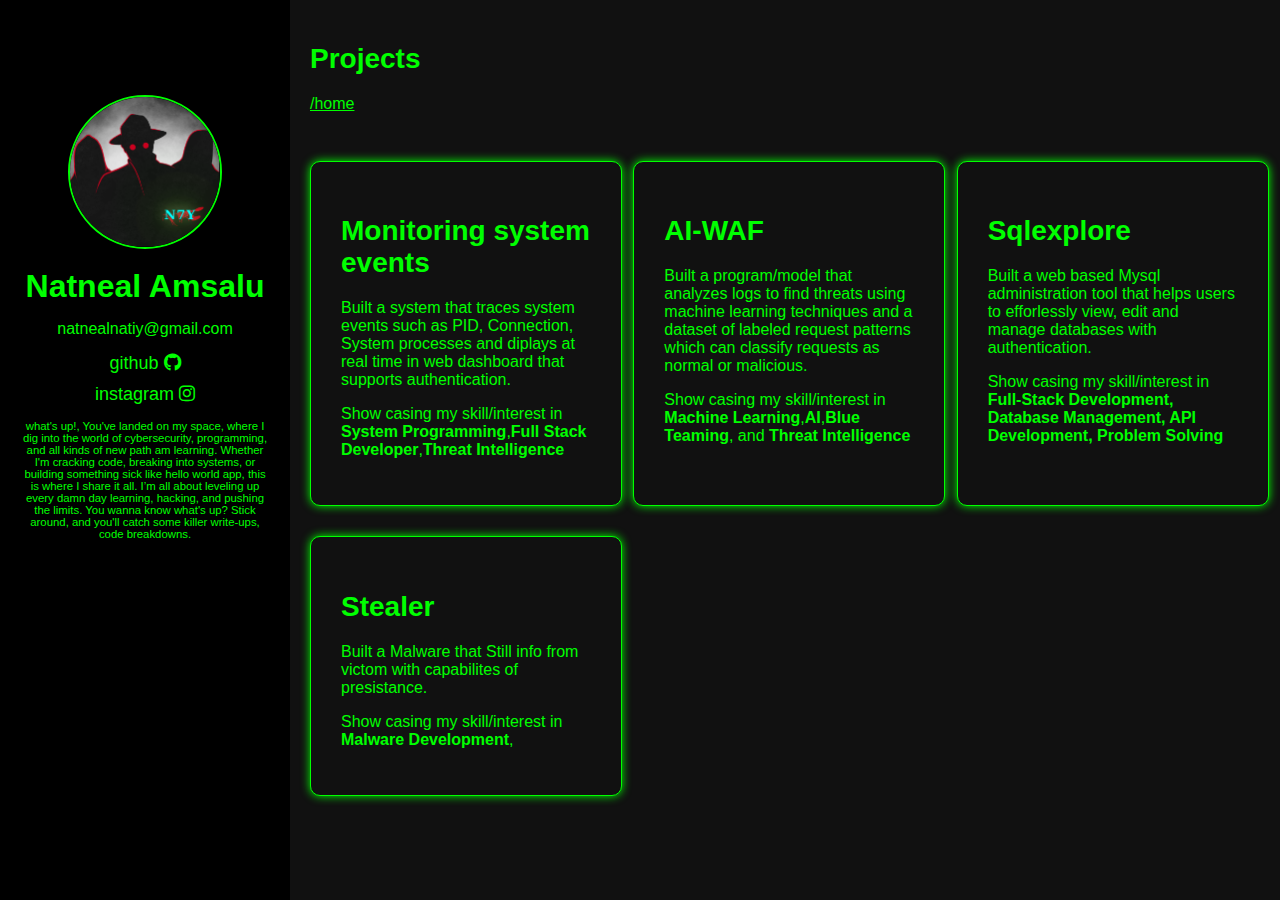
==== proj.html @ aa4a4e3e "Add files via upload" ====
<!DOCTYPE html>
<html lang="en">
<head>
    <meta charset="UTF-8">
    <meta name="viewport" content="width=device-width, initial-scale=1.0">
    <title>N7y</title>
    <link rel="stylesheet" href="assets/css/style.css">
    <link rel="stylesheet" href="https://cdnjs.cloudflare.com/ajax/libs/font-awesome/6.0.0-beta3/css/all.min.css">
    <style type="text/css">

.project-grid {
    display: grid;
    grid-template-columns: repeat(auto-fill, minmax(250px, 1fr));
    gap: 20px;
    margin-top: 4%;
    
}

.project-card {
    margin-top: 10px;
    background-color: #111111;
    border: 1px solid #00ff00;
    padding: 30px;
    border-radius: 10px;
    box-shadow: 0px 0px 10px #00ff00;
    width: 250px;
   /* width: 40%;*/
}

.project-card:hover {
    
}


@media only screen and (max-width: 480px) {
    .project-grid {

        margin-left: 8%;
    }
}

@media only screen and (max-width: 768px) { 
    .project-grid {

        margin-left: 8%;
    }

}










    </style>
</head>
<body>

    <div class="container">

        <div class="sidebar">
            <div class="profile-info">
                <img src="assets/images/pp.png" alt="Profile Picture">
                <h1>Natneal Amsalu</h1>
                <p>natnealnatiy@gmail.com</p>
                <ul>
                    <li><a href="https://github.com/0xn7y" target="_blank">github <i class="fab fa-github"></i></a></li>
                    <li><a href="https://www.instagram.com/natyyy53/" target="_blank">instagram <i class="fab fa-instagram"></i> </a></li>
                    <!-- <li><img style="height: 20px; border-radius: 8px;" src="https://www.codewars.com/ users/g964/badges/micro" ></li>  -->
                    
                </ul>
                <p style="font-size: 71%;">what's up!, You've landed on my space, where I dig into the world of cybersecurity, programming, and all kinds of new path am learning. Whether I'm cracking code, breaking into systems, or building something sick like hello world app, this is where I share it all. I’m all about leveling up every damn day learning, hacking, and pushing the limits. You wanna know what's up? Stick around, and you'll catch some killer write-ups, code breakdowns.
                </p>
<!--                 <p>20-Agust-22</p> -->
            </div>
        </div>

        <!-- /// -->
        <div class="main-content">
            <h2>Projects</h2>
            <a href="index.html" style="color: #00ff00;">/home</a>
            <div class="project-grid">
                <div class="project-card">
                    <div><h2>Monitoring system events </h2></div>
                    
                    <p>Built a system that traces system events such as PID, Connection, System processes and diplays at real time in web dashboard that supports authentication.</p>

                    <p class="shocase">Show casing my skill/interest in <strong>System Programming</strong>,<strong>Full Stack Developer</strong>,<strong>Threat Intelligence</strong></p>
    
                </div>

                <div class="project-card">
                    <div><h2>AI-WAF</h2></div>
                    
                    <p>Built a program/model that analyzes logs to find threats using machine learning techniques and a dataset of labeled request patterns which can classify requests as normal or malicious.</p>
                    <p class="shocase">Show casing my skill/interest in <strong>Machine Learning</strong>,<strong>AI</strong>,<strong>Blue Teaming</strong>, and <strong>Threat Intelligence</strong></p>
    
                </div>

               <div class="project-card">
                    <div><h2>Sqlexplore</h2></div>
                    
                    <p>Built a web based Mysql administration tool that helps users to efforlessly view, edit and manage databases with authentication.</p>
                    <p class="shocase">Show casing my skill/interest in <strong>Full-Stack Development, Database Management, API Development, Problem Solving</strong></p>
    
                </div>

                <div class="project-card">
                    <div><h2>Stealer</h2></div>
                    
                    <p>Built a Malware that Still info from victom with capabilites of presistance.</p>
                    <p class="shocase">Show casing my skill/interest in <strong>Malware Development</strong>,<strong></strong></p>
    
                </div>


        </div>
        </div>
    </div>

    <script>
        let currentSlide = 0;

        function showSlide(slideIndex) {
            const slides = document.querySelectorAll('.post-slide');
            const buttons = document.querySelectorAll('.pagination button');
            
            // Hide all slides
            slides.forEach(slide => slide.classList.remove('active'));
            
            // Remove active class from all buttons
            buttons.forEach(button => button.classList.remove('active'));

            // Show the selected slide
            slides[slideIndex].classList.add('active');

            // Highlight the current button
            buttons[slideIndex].classList.add('active');

            currentSlide = slideIndex;
        }
    </script>



</body>
</html>
---- assets/css/style.css ----
body {
    font-family: Arial, sans-serif;
    background-color: #111;
    color: #00ff00;
    margin: 0;
    padding: 0;
}



.container {
    display: flex;
    flex-wrap: wrap;
    min-height: 100vh;
}

/* Sidebar styling */
.sidebar {
    width: 250px;
    padding: 20px;
    background-color: #000;
    text-align: center;
    flex-shrink: 0;
}
.profile-info {
    margin-top: 30%;
}

.profile-info img {
    border-radius: 50%;
    width: 150px;
    height: 150px;
    object-fit: cover;
    border: 2px solid #00ff00;
}

.profile-info h1, .profile-info p, .profile-info ul {
    margin: 15px 0;
}

.profile-info ul {
    list-style: none;
    padding: 0;
}

.profile-info ul li {
    margin: 10px 0;
}

.profile-info ul li a {
    color: #00ff00;
    text-decoration: none;
    font-size: 18px;
}

.profile-info ul li a:hover {
    color: #fff;
}

/* Main content styling */
.main-content {
    flex: 1;
    padding: 20px;
    overflow: hidden;
}

/* Post list (sliding effect) */
.post-list {
    display: flex;
    overflow: hidden;
    width: 100%;
}

.post-slide {
    display: none;
    flex-shrink: 0;
    width: 100%;
    transition: transform 0.5s ease;
}

.post-slide.active {
    display: block;
}




.post-slide a {
    color: #00ff00;
    text-decoration: none;
      background: linear-gradient(
    225deg,
    rgba(178, 247, 99, 0.1) 17%,
    rgba(38, 171, 63, 0.1) 74%
  );

  backdrop-filter: blur(5px);
  
}

.post-slide a:hover {
    color: #fff;
}

.pagination {
    text-align: center;
    margin-top: 20px;
}

.pagination button {
    background-color: #111;
    color: #00ff00;
    border: 1px solid #00ff00;
    padding: 8px 16px;
    margin: 0 5px;
    cursor: pointer;
}

.pagination button.active {
    background-color: #00ff00;
    color: #111;
}

.main-content {
    padding: 20px;
    width: calc(100% - 250px);
}

.main-content h2 {
    color: #00ff00;
    font-size: 28px;
    margin-bottom: 20px;
}

.main-content .post-list a {
    display: block;
    margin-bottom: 20px;
    color: #00cc00;
    text-decoration: none;
}

.main-content .post-list a:hover {
    color: #00ff00;
}

.main-content pre {
    background-color: #1e1e1e;
    border-left: 5px solid #00ff00;
    color: #ffffff;
    overflow-x: auto;
}







@media only screen and (max-width: 768px) {
    .container {
        flex-direction: column;
    }

    .sidebar {
        width: 100%;
        padding: 10px;
        text-align: center;
    }

    .profile-info img {
        width: 120px;
        height: 120px;
    }

    .main-content {
        padding: 10px;
        width: 100%:
    }

    .pagination button {
        padding: 6px 12px;
    }
}

@media only screen and (max-width: 480px) {
    .sidebar {
        padding: 5px;
    }

    .profile-info img {
        width: 100px;
        height: 100px;
    }

    .main-content {
        padding: 5px;
        width: 100%;
    }

    .pagination button {
        padding: 5px 10px;
    }
}
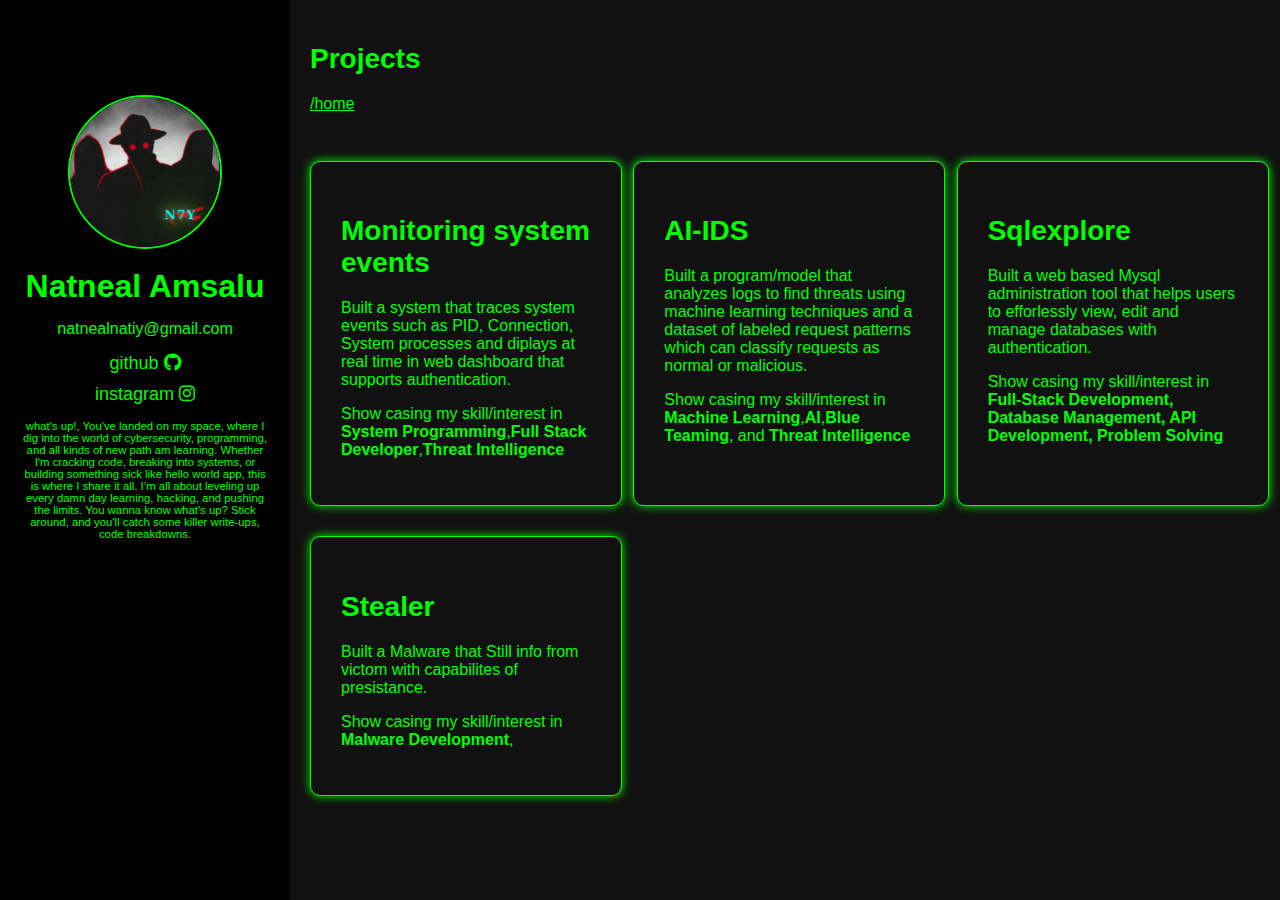
==== commit b621d85f: "Update proj.html" ====
--- a/proj.html
+++ b/proj.html
@@ -94,7 +94,7 @@
                 </div>
 
                 <div class="project-card">
-                    <div><h2>AI-WAF</h2></div>
+                    <div><h2>AI-IDS</h2></div>
                     
                     <p>Built a program/model that analyzes logs to find threats using machine learning techniques and a dataset of labeled request patterns which can classify requests as normal or malicious.</p>
                     <p class="shocase">Show casing my skill/interest in <strong>Machine Learning</strong>,<strong>AI</strong>,<strong>Blue Teaming</strong>, and <strong>Threat Intelligence</strong></p>
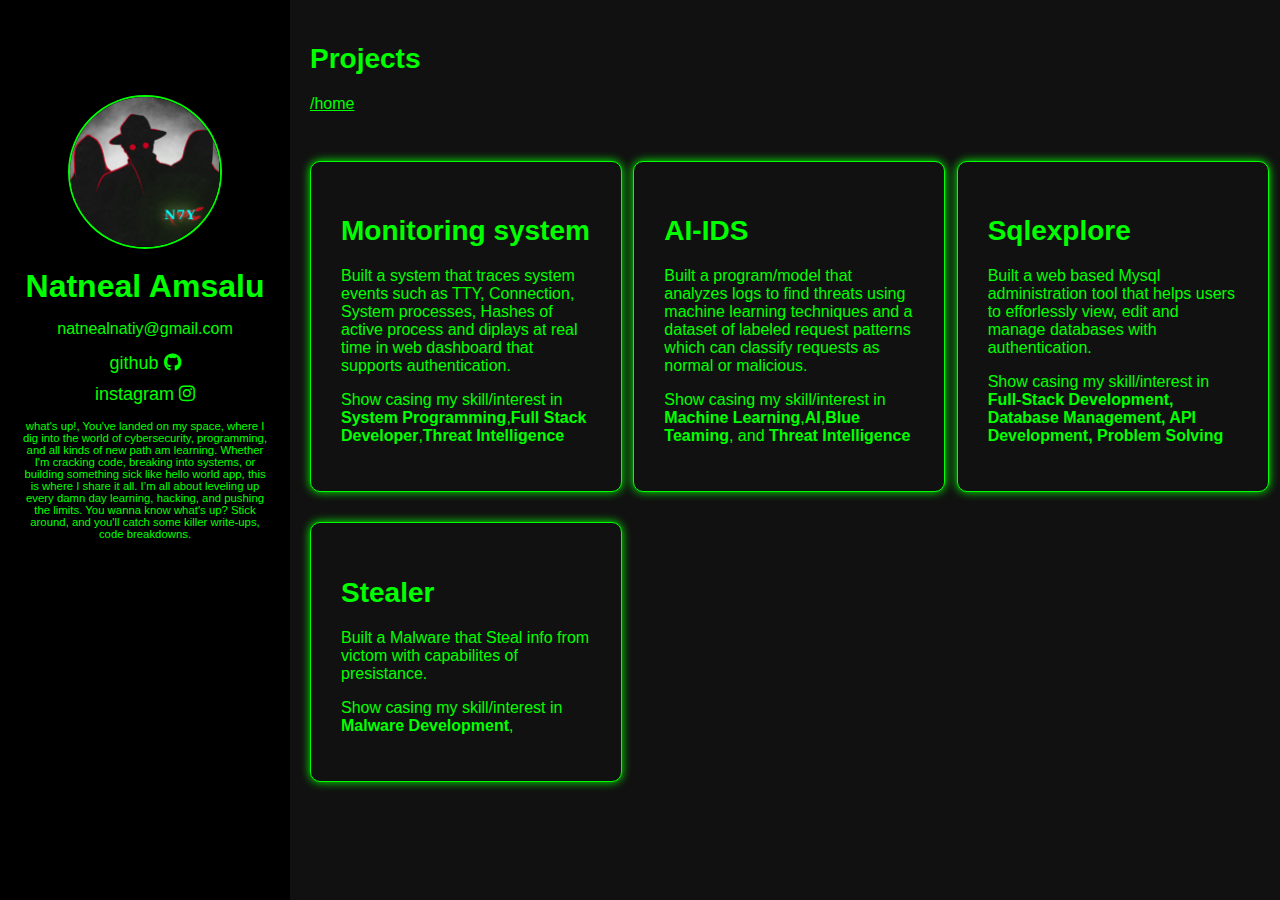
==== commit 0f369e7b: "Update proj.html" ====
--- a/proj.html
+++ b/proj.html
@@ -85,9 +85,9 @@
             <a href="index.html" style="color: #00ff00;">/home</a>
             <div class="project-grid">
                 <div class="project-card">
-                    <div><h2>Monitoring system events </h2></div>
+                    <div><h2>Monitoring system</h2></div>
                     
-                    <p>Built a system that traces system events such as PID, Connection, System processes and diplays at real time in web dashboard that supports authentication.</p>
+                    <p>Built a system that traces system events such as TTY, Connection, System processes, Hashes of active process and diplays at real time in web dashboard that supports authentication.</p>
 
                     <p class="shocase">Show casing my skill/interest in <strong>System Programming</strong>,<strong>Full Stack Developer</strong>,<strong>Threat Intelligence</strong></p>
     
@@ -112,7 +112,7 @@
                 <div class="project-card">
                     <div><h2>Stealer</h2></div>
                     
-                    <p>Built a Malware that Still info from victom with capabilites of presistance.</p>
+                    <p>Built a Malware that Steal info from victom with capabilites of presistance.</p>
                     <p class="shocase">Show casing my skill/interest in <strong>Malware Development</strong>,<strong></strong></p>
     
                 </div>
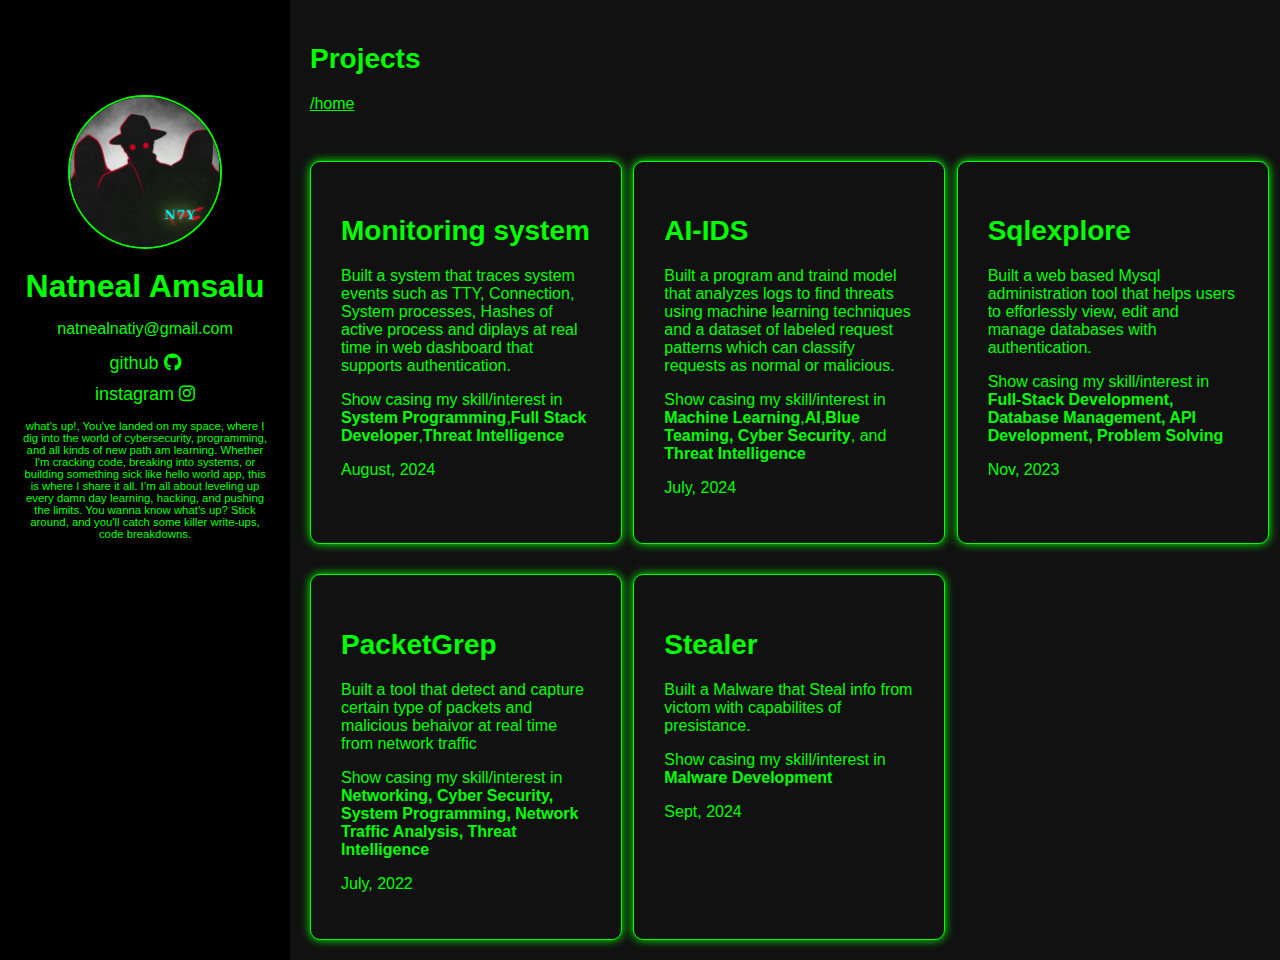
==== commit e1cf7cb5: "Update proj.html" ====
--- a/proj.html
+++ b/proj.html
@@ -90,15 +90,15 @@
                     <p>Built a system that traces system events such as TTY, Connection, System processes, Hashes of active process and diplays at real time in web dashboard that supports authentication.</p>
 
                     <p class="shocase">Show casing my skill/interest in <strong>System Programming</strong>,<strong>Full Stack Developer</strong>,<strong>Threat Intelligence</strong></p>
-    
+                    <p>August, 2024</p>
                 </div>
 
                 <div class="project-card">
                     <div><h2>AI-IDS</h2></div>
                     
-                    <p>Built a program/model that analyzes logs to find threats using machine learning techniques and a dataset of labeled request patterns which can classify requests as normal or malicious.</p>
-                    <p class="shocase">Show casing my skill/interest in <strong>Machine Learning</strong>,<strong>AI</strong>,<strong>Blue Teaming</strong>, and <strong>Threat Intelligence</strong></p>
-    
+                    <p>Built a program and traind model that analyzes logs to find threats using machine learning techniques and a dataset of labeled request patterns which can classify requests as normal or malicious.</p>
+                    <p class="shocase">Show casing my skill/interest in <strong>Machine Learning</strong>,<strong>AI</strong>,<strong>Blue Teaming, Cyber Security</strong>, and <strong>Threat Intelligence</strong></p>
+                    <p>July, 2024</p>
                 </div>
 
                <div class="project-card">
@@ -106,15 +106,25 @@
                     
                     <p>Built a web based Mysql administration tool that helps users to efforlessly view, edit and manage databases with authentication.</p>
                     <p class="shocase">Show casing my skill/interest in <strong>Full-Stack Development, Database Management, API Development, Problem Solving</strong></p>
-    
+                    <p>Nov, 2023</p>
                 </div>
 
+                <div class="project-card">
+                    <div><h2>PacketGrep</h2></div>
+                    
+                    <p>Built a tool that detect and capture certain type of packets  and malicious behaivor at real time from network traffic</p>
+
+                    <p class="shocase">Show casing my skill/interest in <strong>Networking, Cyber Security, System Programming, Network Traffic Analysis, Threat Intelligence</strong></p>
+                    <p><p>July, 2022</p></p>
+                </div>
+                
+                
                 <div class="project-card">
                     <div><h2>Stealer</h2></div>
                     
                     <p>Built a Malware that Steal info from victom with capabilites of presistance.</p>
-                    <p class="shocase">Show casing my skill/interest in <strong>Malware Development</strong>,<strong></strong></p>
-    
+                    <p class="shocase">Show casing my skill/interest in <strong>Malware Development</strong></p>
+                    <p><p>Sept, 2024</p></p>
                 </div>
 
 
@@ -128,17 +138,9 @@
         function showSlide(slideIndex) {
             const slides = document.querySelectorAll('.post-slide');
             const buttons = document.querySelectorAll('.pagination button');
-            
-            // Hide all slides
             slides.forEach(slide => slide.classList.remove('active'));
-            
-            // Remove active class from all buttons
             buttons.forEach(button => button.classList.remove('active'));
-
-            // Show the selected slide
             slides[slideIndex].classList.add('active');
-
-            // Highlight the current button
             buttons[slideIndex].classList.add('active');
 
             currentSlide = slideIndex;
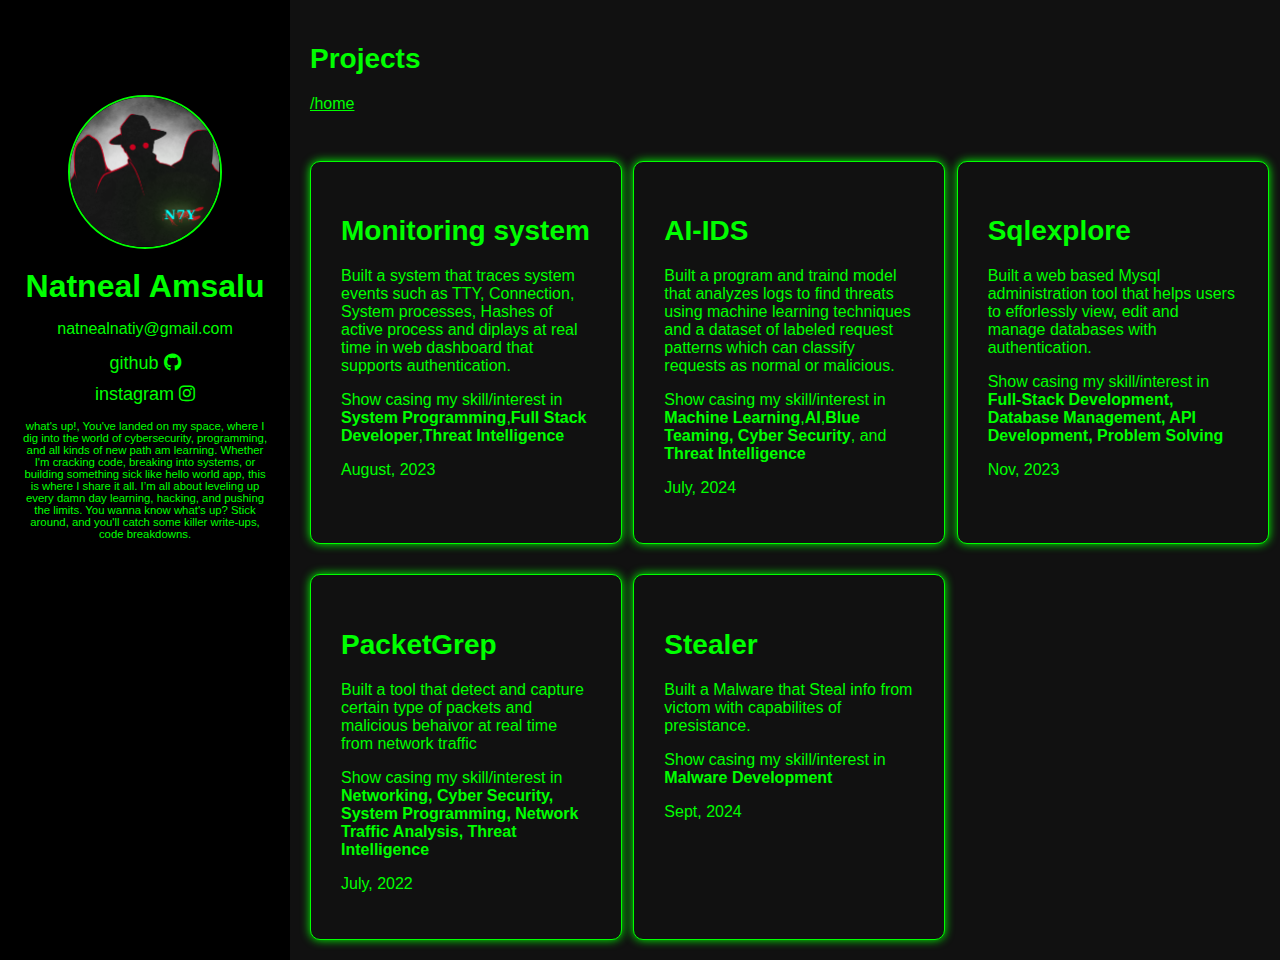
==== commit a81b44ae: "Update proj.html" ====
--- a/proj.html
+++ b/proj.html
@@ -90,7 +90,7 @@
                     <p>Built a system that traces system events such as TTY, Connection, System processes, Hashes of active process and diplays at real time in web dashboard that supports authentication.</p>
 
                     <p class="shocase">Show casing my skill/interest in <strong>System Programming</strong>,<strong>Full Stack Developer</strong>,<strong>Threat Intelligence</strong></p>
-                    <p>August, 2024</p>
+                    <p>August, 2023</p>
                 </div>
 
                 <div class="project-card">
